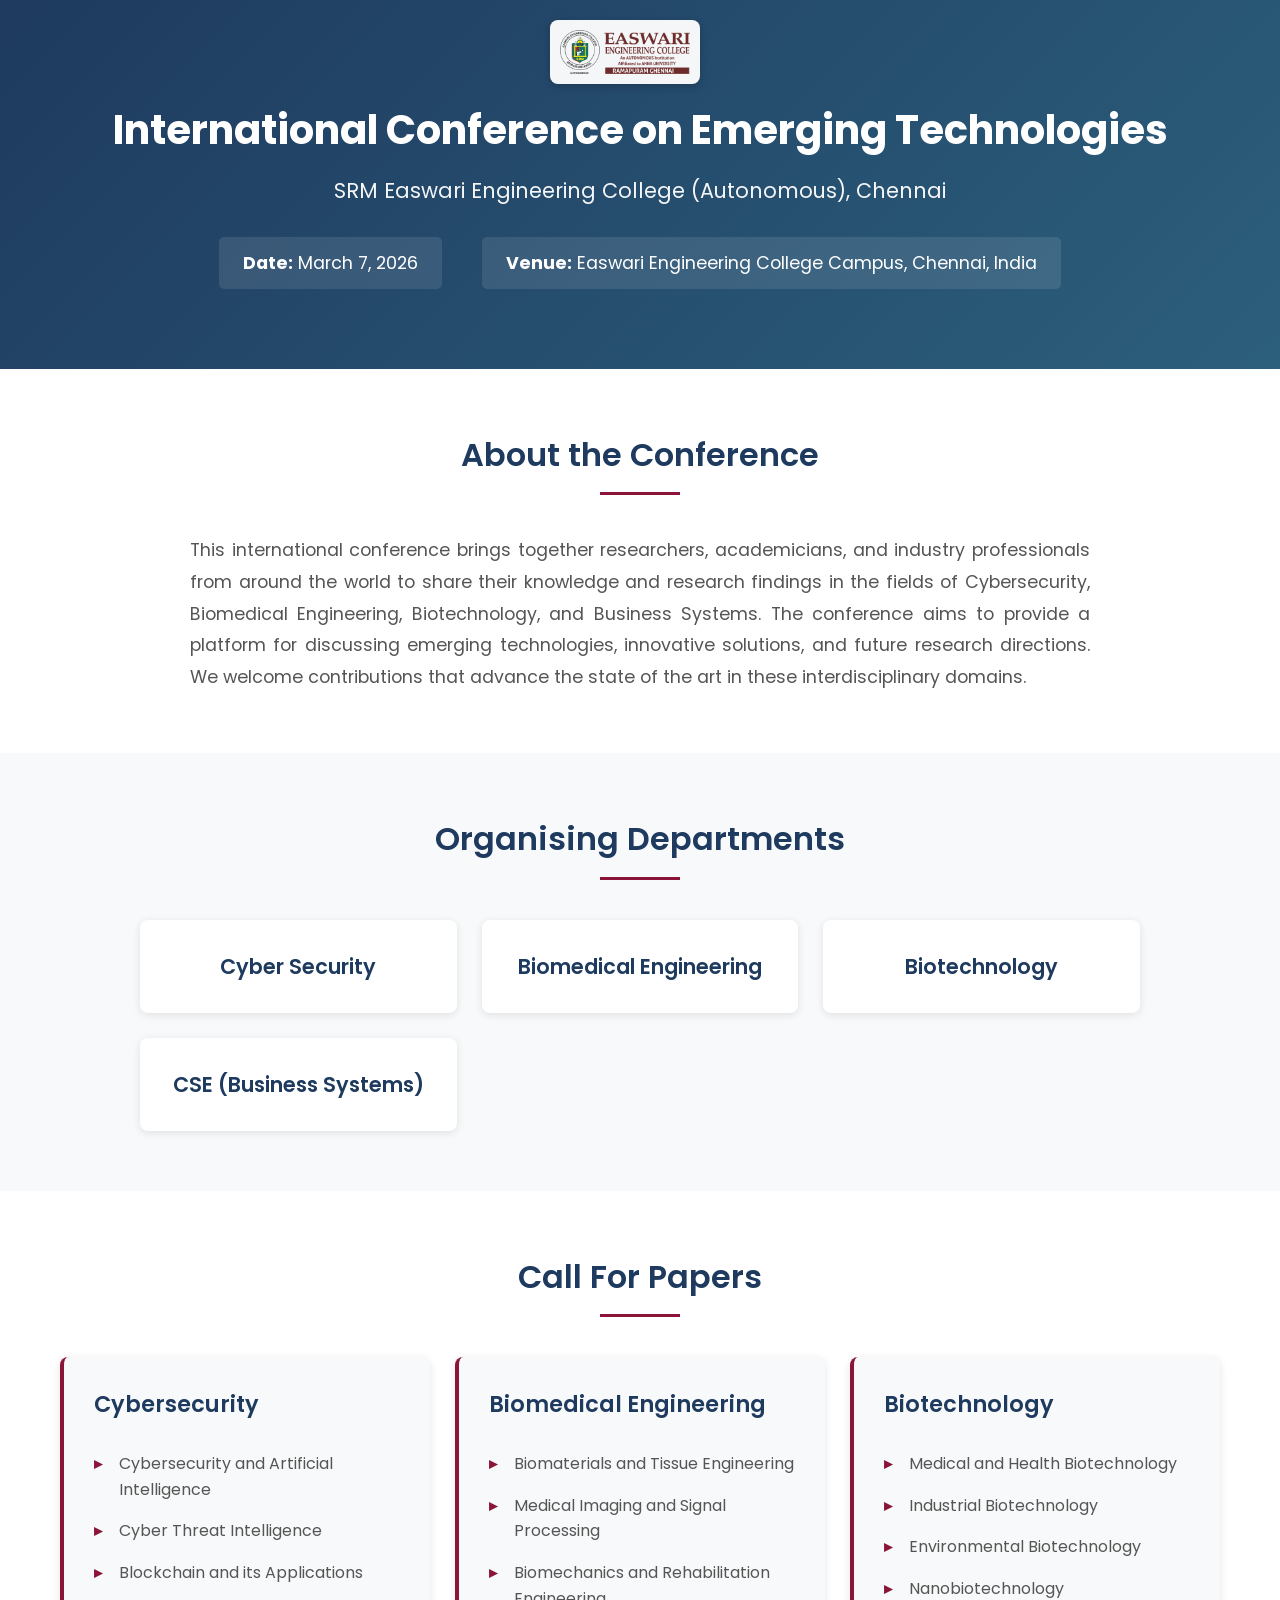
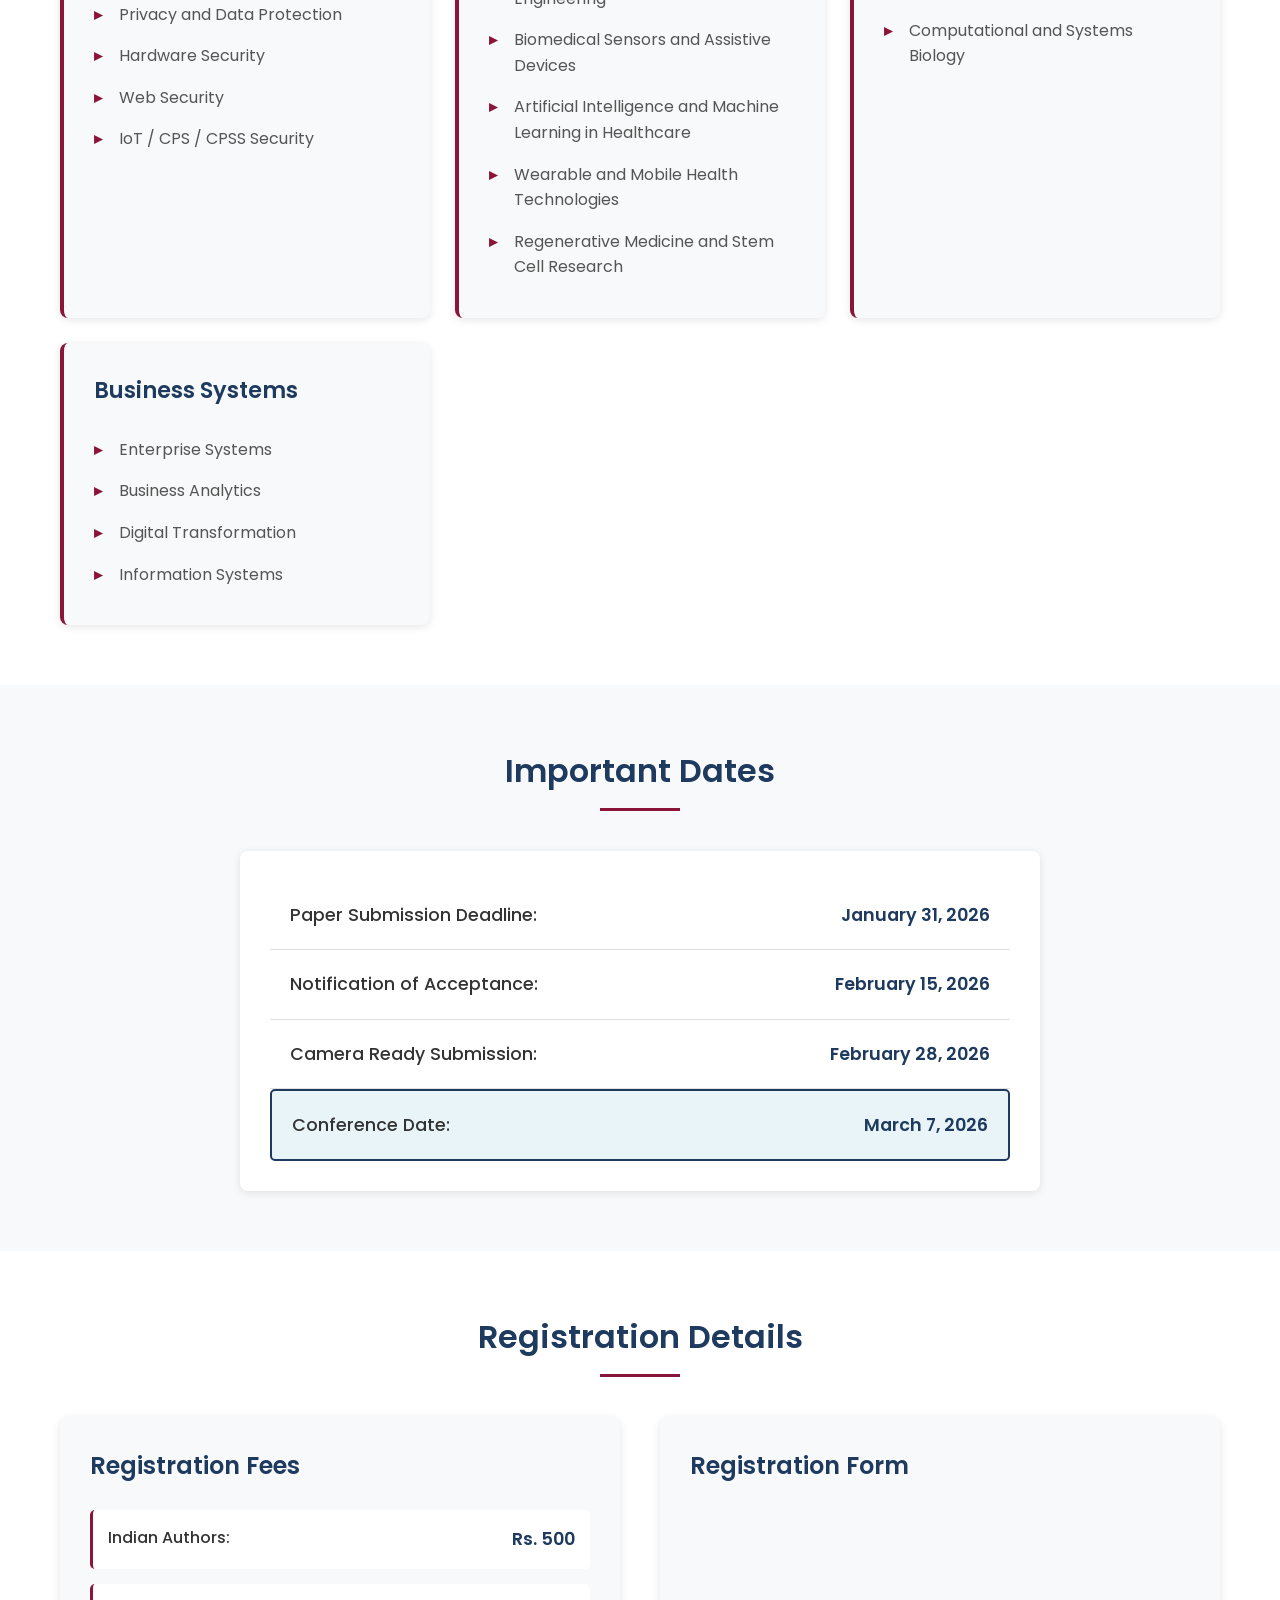
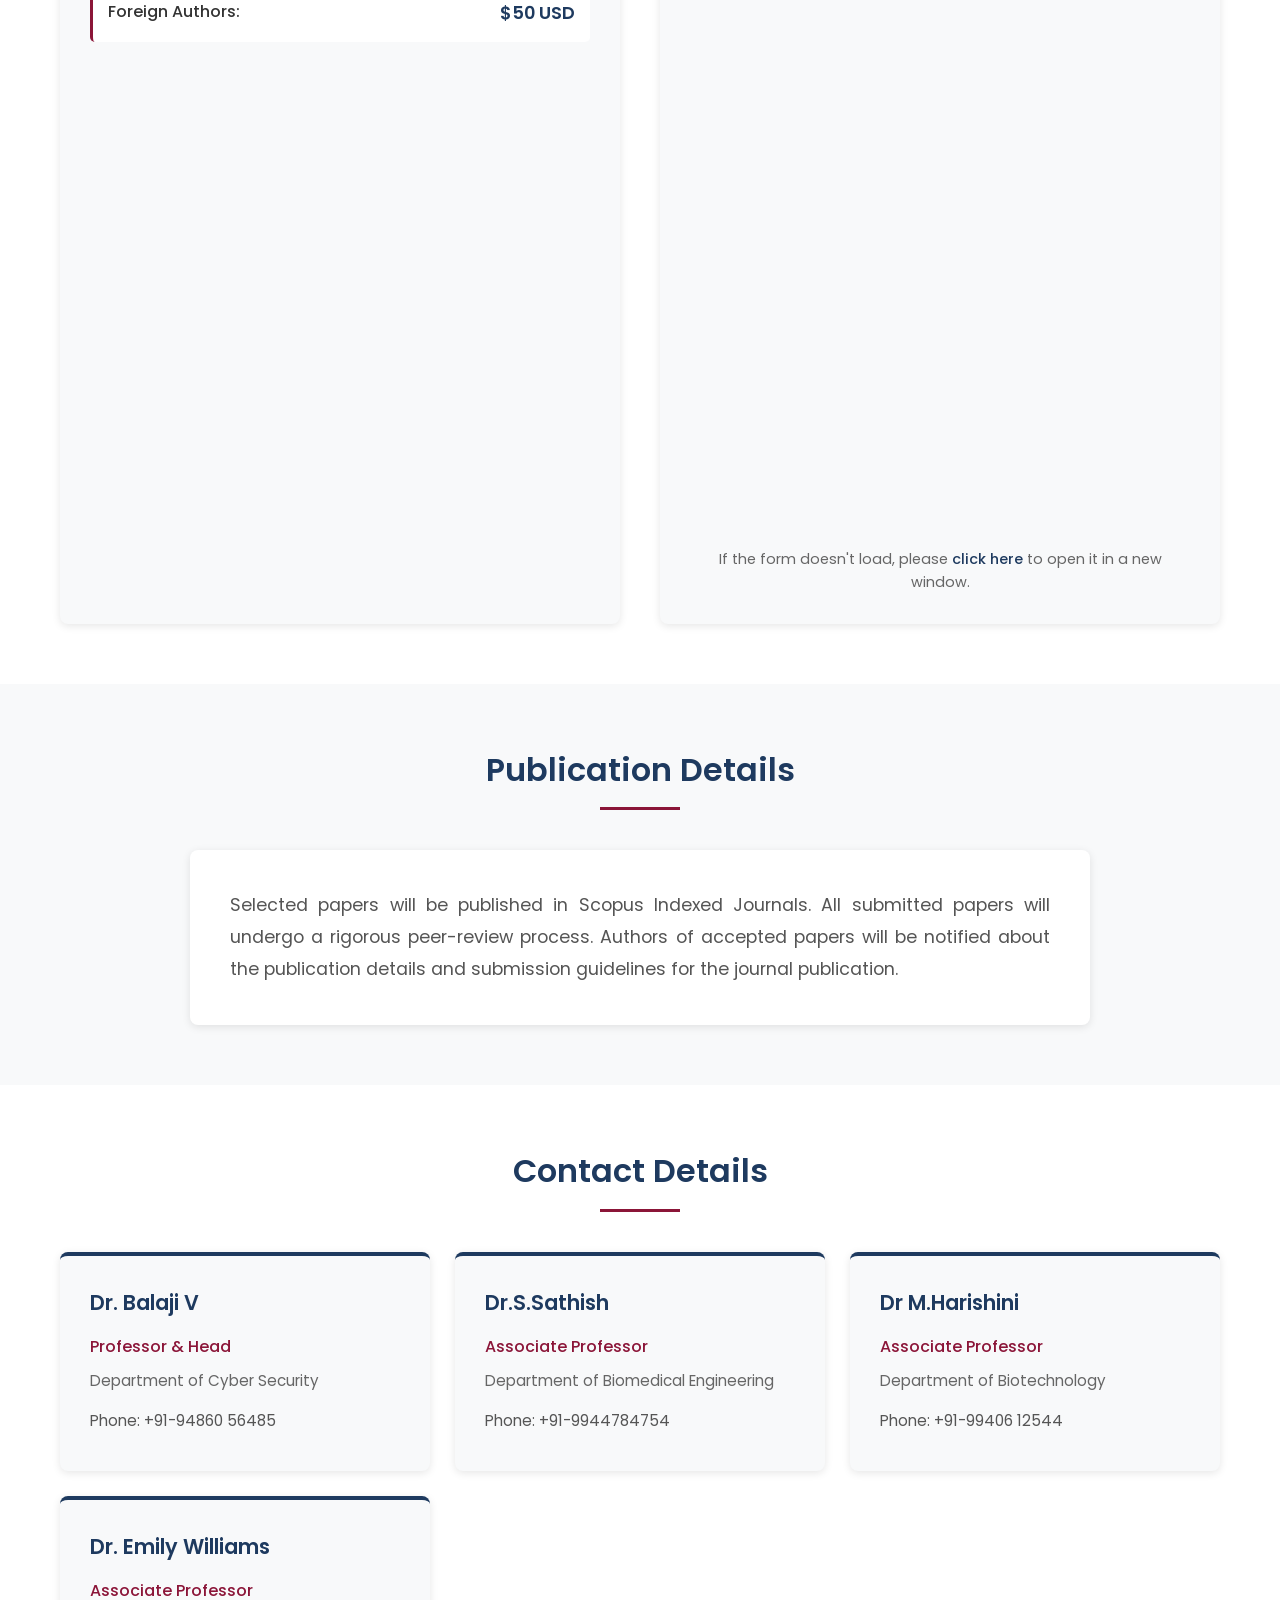
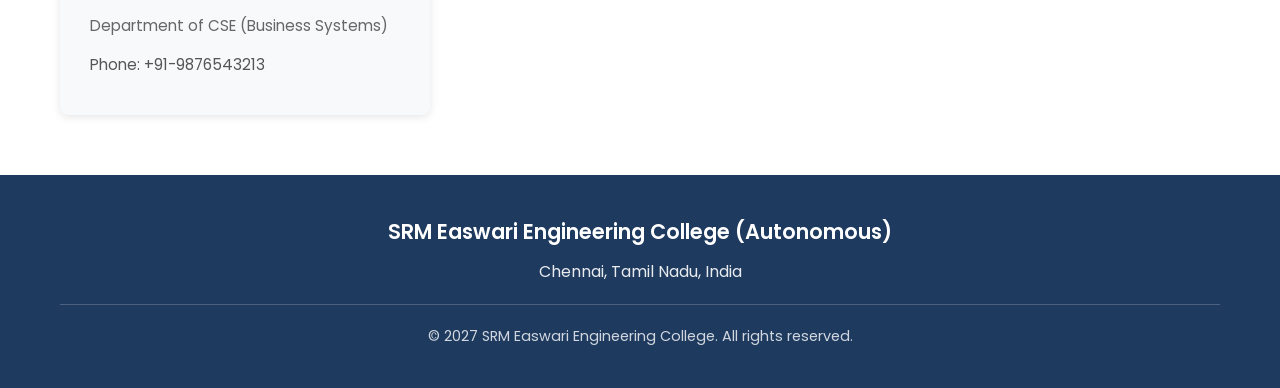
==== index.html @ e52c3ca9 "Add files via upload" ====
<!DOCTYPE html>
<html lang="en">
<head>
    <meta charset="UTF-8">
    <meta name="viewport" content="width=device-width, initial-scale=1.0">
    <title>International Conference - SRM Easwari Engineering College</title>
    <link rel="stylesheet" href="style.css">
    <link rel="preconnect" href="https://fonts.googleapis.com">
    <link rel="preconnect" href="https://fonts.gstatic.com" crossorigin>
    <link href="https://fonts.googleapis.com/css2?family=Poppins:wght@300;400;500;600;700&display=swap" rel="stylesheet">
</head>
<body>
    <!-- HERO SECTION -->
    <header class="hero">
        <div class="container">
            <!-- Replace "logo.png" with your actual logo file path -->
            <div class="logo-container">
                <img src="logo.png" alt="SRM Easwari Engineering College Logo" class="college-logo">
            </div>
            <br>
            <h1 class="hero-title">International Conference on Emerging Technologies</h1>
            <p class="college-name">SRM Easwari Engineering College (Autonomous), Chennai</p>
            <div class="hero-details">
                <p class="conference-date"><strong>Date:</strong> March 7, 2026</p>
                <p class="conference-venue"><strong>Venue:</strong> Easwari Engineering College Campus, Chennai, India</p>
            </div>
        </div>
    </header>

    <!-- ABOUT THE CONFERENCE -->
    <section class="about" id="about">
        <div class="container">
            <h2 class="section-title">About the Conference</h2>
            <p class="about-text">
                This international conference brings together researchers, academicians, and industry professionals 
                from around the world to share their knowledge and research findings in the fields of Cybersecurity, 
                Biomedical Engineering, Biotechnology, and Business Systems. The conference aims to provide a platform 
                for discussing emerging technologies, innovative solutions, and future research directions. We welcome 
                contributions that advance the state of the art in these interdisciplinary domains.
            </p>
        </div>
    </section>

    <!-- ORGANISING DEPARTMENTS -->
    <section class="departments" id="departments">
        <div class="container">
            <h2 class="section-title">Organising Departments</h2>
            <div class="departments-grid">
                <div class="department-card">
                    <h3>Cyber Security</h3>
                </div>
                <div class="department-card">
                    <h3>Biomedical Engineering</h3>
                </div>
                <div class="department-card">
                    <h3>Biotechnology</h3>
                </div>
                <div class="department-card">
                    <h3>CSE (Business Systems)</h3>
                </div>
            </div>
        </div>
    </section>

    <!-- CONFERENCE THEMES -->
    <section class="themes" id="themes">
        <div class="container">
            <h2 class="section-title">Call For Papers</h2>
            <div class="themes-grid">
                <div class="theme-card">
                    <h3>Cybersecurity</h3>
                    <ul>
                        <li>Cybersecurity and Artificial Intelligence</li>
                        <li>Cyber Threat Intelligence</li>
                        <li>Blockchain and its Applications</li>
                        <li>Privacy and Data Protection</li>
                        <li>Hardware Security</li>
                        <li>Web Security</li>
                        <li>IoT / CPS / CPSS Security</li>
                      </ul>
                      
                </div>
                <div class="theme-card">
                    <h3>Biomedical Engineering</h3>
                    <ul>
                        <li>Biomaterials and Tissue Engineering</li>
                        <li>Medical Imaging and Signal Processing</li>
                        <li>Biomechanics and Rehabilitation Engineering</li>
                        <li>Biomedical Sensors and Assistive Devices</li>
                        <li>Artificial Intelligence and Machine Learning in Healthcare</li>
                        <li>Wearable and Mobile Health Technologies</li>
                        <li>Regenerative Medicine and Stem Cell Research</li>
                      </ul>                      
                </div>
                <div class="theme-card">
                    <h3>Biotechnology</h3>
                    <ul>
                        <li>Medical and Health Biotechnology</li>
                        <li>Industrial Biotechnology</li>
                        <li>Environmental Biotechnology</li>
                        <li>Nanobiotechnology</li>
                        <li>Computational and Systems Biology</li>
                      </ul>
                      
                </div>
                <div class="theme-card">
                    <h3>Business Systems</h3>
                    <ul>
                        <li>Enterprise Systems</li>
                        <li>Business Analytics</li>
                        <li>Digital Transformation</li>
                        <li>Information Systems</li>
                    </ul>
                </div>
            </div>
        </div>
    </section>

    <!-- IMPORTANT DATES -->
    <section class="important-dates" id="dates">
        <div class="container">
            <h2 class="section-title">Important Dates</h2>
            <div class="dates-table">
                <div class="date-item">
                    <span class="date-label">Paper Submission Deadline:</span>
                    <span class="date-value">January 31, 2026</span>
                </div>
                <div class="date-item">
                    <span class="date-label">Notification of Acceptance:</span>
                    <span class="date-value">February 15, 2026</span>
                </div>
                <div class="date-item">
                    <span class="date-label">Camera Ready Submission:</span>
                    <span class="date-value">February 28, 2026</span>
                </div>
                <div class="date-item highlight">
                    <span class="date-label">Conference Date:</span>
                    <span class="date-value">March 7, 2026</span>
                </div>
            </div>
        </div>
    </section>

    <!-- REGISTRATION DETAILS -->
    <section class="registration" id="registration">
        <div class="container">
            <h2 class="section-title">Registration Details</h2>
            <div class="registration-content">
                <div class="registration-fees">
                    <h3>Registration Fees</h3>
                    <div class="fees-table">
                        <div class="fee-item">
                            <span class="fee-label">Indian Authors:</span>
                            <span class="fee-value">Rs. 500</span>
                        </div>
                        <div class="fee-item">
                            <span class="fee-label">Foreign Authors:</span>
                            <span class="fee-value">$50 USD</span>
                        </div>
                    </div>
                </div>
                <div class="registration-form">
                    <h3>Registration Form</h3>
                    <!-- Replace the src URL below with your actual Google Form embed URL -->
                    <!-- To get embed URL: Open your Google Form > Click Send > Click <> icon > Copy the iframe code -->
                    <iframe 
                        src="https://docs.google.com/forms/d/e/1FAIpQLSdExample/viewform?embedded=true" 
                        width="100%" 
                        height="600" 
                        frameborder="0" 
                        marginheight="0" 
                        marginwidth="0">
                        Loading…
                    </iframe>
                    <p class="form-note">
                        <!-- Replace the href below with your actual Google Form link -->
                        If the form doesn't load, please <a href="https://docs.google.com/forms/d/e/1FAIpQLSdExample/viewform" target="_blank">click here</a> to open it in a new window.
                    </p>
                </div>
            </div>
        </div>
    </section>

    <!-- PUBLICATION DETAILS -->
    <section class="publication" id="publication">
        <div class="container">
            <h2 class="section-title">Publication Details</h2>
            <div class="publication-content">
                <p class="publication-text">
                    Selected papers will be published in Scopus Indexed Journals. All submitted papers will undergo 
                    a rigorous peer-review process. Authors of accepted papers will be notified about the publication 
                    details and submission guidelines for the journal publication.
                </p>
            </div>
        </div>
    </section>

    <!-- CONTACT DETAILS -->
    <section class="contact" id="contact">
        <div class="container">
            <h2 class="section-title">Contact Details</h2>
            <div class="contact-grid">
                <div class="contact-card">
                    <h3>Dr. Balaji V</h3>
                    <p class="designation">Professor & Head</p>
                    <p class="department">Department of Cyber Security</p>
                    <p class="phone">Phone: +91-94860 56485</p>
                </div>
                <div class="contact-card">
                    <h3>Dr.S.Sathish</h3>
                    <p class="designation">Associate Professor</p>
                    <p class="department">Department of Biomedical Engineering</p>
                    <p class="phone">Phone: +91-9944784754</p>
                    
                </div>
                <div class="contact-card">
                    <h3>Dr M.Harishini</h3>
                    <p class="designation">Associate Professor</p>
                    <p class="department">Department of Biotechnology</p>
                    <p class="phone">Phone: +91-99406 12544</p>
                    
                </div>
                <div class="contact-card">
                    <h3>Dr. Emily Williams</h3>
                    <p class="designation">Associate Professor</p>
                    <p class="department">Department of CSE (Business Systems)</p>
                    <p class="phone">Phone: +91-9876543213</p>
                    
                </div>
            </div>
        </div>
    </section>

    <!-- FOOTER -->
    <footer class="footer">
        <div class="container">
            <div class="footer-content">
                <div class="footer-info">
                    <h3>SRM Easwari Engineering College (Autonomous)</h3>
                    <p>Chennai, Tamil Nadu, India</p>
                </div>
                <div class="footer-copyright">
                    <p>&copy; 2027 SRM Easwari Engineering College. All rights reserved.</p>
                </div>
            </div>
        </div>
    </footer>

    <script src="script.js"></script>
</body>
</html>
---- style.css ----
/* ============================================
   RESET & BASE STYLES
   ============================================ */

* {
    margin: 0;
    padding: 0;
    box-sizing: border-box;
}

body {
    font-family: 'Poppins', sans-serif;
    line-height: 1.6;
    color: #333;
    background-color: #f8f9fa;
}

.container {
    max-width: 1200px;
    margin: 0 auto;
    padding: 0 20px;
}

/* ============================================
   HERO SECTION
   ============================================ */

.hero {
    background: linear-gradient(135deg, #1e3a5f 0%, #2c5f7c 100%);
    color: white;
    padding: 80px 20px;
    text-align: center;
    position: relative;
}

.logo-container {
    position: absolute;
    top: 20px;
    left: 50%;
    transform: translateX(-60%);
    z-index: 10;
}

.college-logo {
    max-width: 150px;
    max-height: 120px;
    width: auto;
    height: auto;
    object-fit: contain;
    background-color: rgba(255, 255, 255, 0.95);
    padding: 10px;
    border-radius: 8px;
    box-shadow: 0 2px 8px rgba(0, 0, 0, 0.2);
}

.hero-title {
    font-size: 2.5rem;
    font-weight: 700;
    margin-bottom: 20px;
    line-height: 1.2;
}

.college-name {
    font-size: 1.3rem;
    font-weight: 400;
    margin-bottom: 30px;
    opacity: 0.95;
}

.hero-details {
    display: flex;
    justify-content: center;
    gap: 40px;
    flex-wrap: wrap;
    margin-top: 30px;
}

.hero-details p {
    font-size: 1.1rem;
    background: rgba(255, 255, 255, 0.1);
    padding: 12px 24px;
    border-radius: 5px;
}

/* ============================================
   SECTION STYLES
   ============================================ */

section {
    padding: 60px 20px;
}

.section-title {
    font-size: 2rem;
    font-weight: 600;
    color: #1e3a5f;
    text-align: center;
    margin-bottom: 40px;
    position: relative;
    padding-bottom: 15px;
}

.section-title::after {
    content: '';
    position: absolute;
    bottom: 0;
    left: 50%;
    transform: translateX(-50%);
    width: 80px;
    height: 3px;
    background-color: #8b1538;
}

/* ============================================
   ABOUT SECTION
   ============================================ */

.about {
    background-color: #ffffff;
}

.about-text {
    font-size: 1.1rem;
    line-height: 1.8;
    color: #555;
    text-align: justify;
    max-width: 900px;
    margin: 0 auto;
}

/* ============================================
   DEPARTMENTS SECTION
   ============================================ */

.departments {
    background-color: #f8f9fa;
}

.departments-grid {
    display: grid;
    grid-template-columns: repeat(auto-fit, minmax(250px, 1fr));
    gap: 25px;
    max-width: 1000px;
    margin: 0 auto;
}

.department-card {
    background-color: #ffffff;
    padding: 30px;
    border-radius: 8px;
    text-align: center;
    box-shadow: 0 2px 8px rgba(0, 0, 0, 0.1);
    transition: transform 0.3s ease, box-shadow 0.3s ease;
}

.department-card:hover {
    transform: translateY(-5px);
    box-shadow: 0 4px 12px rgba(0, 0, 0, 0.15);
}

.department-card h3 {
    font-size: 1.3rem;
    color: #1e3a5f;
    font-weight: 600;
}

/* ============================================
   THEMES SECTION
   ============================================ */

.themes {
    background-color: #ffffff;
}

.themes-grid {
    display: grid;
    grid-template-columns: repeat(auto-fit, minmax(280px, 1fr));
    gap: 25px;
    max-width: 1200px;
    margin: 0 auto;
}

.theme-card {
    background-color: #f8f9fa;
    padding: 30px;
    border-radius: 8px;
    border-left: 4px solid #8b1538;
    box-shadow: 0 2px 8px rgba(0, 0, 0, 0.1);
}

.theme-card h3 {
    font-size: 1.4rem;
    color: #1e3a5f;
    margin-bottom: 20px;
    font-weight: 600;
}

.theme-card ul {
    list-style: none;
    padding-left: 0;
}

.theme-card ul li {
    padding: 8px 0;
    padding-left: 25px;
    position: relative;
    color: #555;
}

.theme-card ul li::before {
    content: '▸';
    position: absolute;
    left: 0;
    color: #8b1538;
    font-weight: bold;
}

/* ============================================
   IMPORTANT DATES SECTION
   ============================================ */

.important-dates {
    background-color: #f8f9fa;
}

.dates-table {
    max-width: 800px;
    margin: 0 auto;
    background-color: #ffffff;
    border-radius: 8px;
    padding: 30px;
    box-shadow: 0 2px 8px rgba(0, 0, 0, 0.1);
}

.date-item {
    display: flex;
    justify-content: space-between;
    align-items: center;
    padding: 20px;
    border-bottom: 1px solid #e0e0e0;
    flex-wrap: wrap;
    gap: 10px;
}

.date-item:last-child {
    border-bottom: none;
}

.date-item.highlight {
    background-color: #e8f4f8;
    border-radius: 5px;
    border: 2px solid #1e3a5f;
}

.date-label {
    font-weight: 500;
    color: #333;
    font-size: 1.1rem;
}

.date-value {
    font-weight: 600;
    color: #1e3a5f;
    font-size: 1.1rem;
}

/* ============================================
   REGISTRATION SECTION
   ============================================ */

.registration {
    background-color: #ffffff;
}

.registration-content {
    display: grid;
    grid-template-columns: 1fr 1fr;
    gap: 40px;
    max-width: 1200px;
    margin: 0 auto;
}

.registration-fees {
    background-color: #f8f9fa;
    padding: 30px;
    border-radius: 8px;
    box-shadow: 0 2px 8px rgba(0, 0, 0, 0.1);
}

.registration-fees h3,
.registration-form h3 {
    font-size: 1.5rem;
    color: #1e3a5f;
    margin-bottom: 25px;
    font-weight: 600;
}

.fees-table {
    display: flex;
    flex-direction: column;
    gap: 15px;
}

.fee-item {
    display: flex;
    justify-content: space-between;
    padding: 15px;
    background-color: #ffffff;
    border-radius: 5px;
    border-left: 3px solid #8b1538;
}

.fee-label {
    font-weight: 500;
    color: #333;
}

.fee-value {
    font-weight: 600;
    color: #1e3a5f;
    font-size: 1.1rem;
}

.registration-form {
    background-color: #f8f9fa;
    padding: 30px;
    border-radius: 8px;
    box-shadow: 0 2px 8px rgba(0, 0, 0, 0.1);
}

.registration-form iframe {
    border-radius: 5px;
    margin-top: 15px;
}

.form-note {
    margin-top: 15px;
    font-size: 0.9rem;
    color: #666;
    text-align: center;
}

.form-note a {
    color: #1e3a5f;
    text-decoration: none;
    font-weight: 500;
}

.form-note a:hover {
    text-decoration: underline;
}

/* ============================================
   PUBLICATION SECTION
   ============================================ */

.publication {
    background-color: #f8f9fa;
}

.publication-content {
    max-width: 900px;
    margin: 0 auto;
    background-color: #ffffff;
    padding: 40px;
    border-radius: 8px;
    box-shadow: 0 2px 8px rgba(0, 0, 0, 0.1);
}

.publication-text {
    font-size: 1.1rem;
    line-height: 1.8;
    color: #555;
    text-align: justify;
}

/* ============================================
   CONTACT SECTION
   ============================================ */

.contact {
    background-color: #ffffff;
}

.contact-grid {
    display: grid;
    grid-template-columns: repeat(auto-fit, minmax(280px, 1fr));
    gap: 25px;
    max-width: 1200px;
    margin: 0 auto;
}

.contact-card {
    background-color: #f8f9fa;
    padding: 30px;
    border-radius: 8px;
    box-shadow: 0 2px 8px rgba(0, 0, 0, 0.1);
    border-top: 4px solid #1e3a5f;
}

.contact-card h3 {
    font-size: 1.3rem;
    color: #1e3a5f;
    margin-bottom: 15px;
    font-weight: 600;
}

.contact-card .designation {
    font-weight: 500;
    color: #8b1538;
    margin-bottom: 10px;
}

.contact-card .department {
    color: #666;
    margin-bottom: 15px;
    font-size: 0.95rem;
}

.contact-card .phone,
.contact-card .email {
    color: #555;
    margin-bottom: 8px;
    font-size: 0.95rem;
}

.contact-card .email {
    word-break: break-word;
}

/* ============================================
   FOOTER
   ============================================ */

.footer {
    background-color: #1e3a5f;
    color: white;
    padding: 40px 20px;
}

.footer-content {
    text-align: center;
}

.footer-info h3 {
    font-size: 1.3rem;
    margin-bottom: 10px;
    font-weight: 600;
}

.footer-info p {
    font-size: 1rem;
    opacity: 0.9;
    margin-bottom: 20px;
}

.footer-copyright {
    margin-top: 20px;
    padding-top: 20px;
    border-top: 1px solid rgba(255, 255, 255, 0.2);
}

.footer-copyright p {
    font-size: 0.9rem;
    opacity: 0.8;
}

/* ============================================
   RESPONSIVE DESIGN
   ============================================ */

/* Tablet */
@media (max-width: 968px) {
    .hero-title {
        font-size: 2rem;
    }
    
    .college-name {
        font-size: 1.1rem;
    }
    
    .hero-details {
        flex-direction: column;
        gap: 15px;
    }
    
    .registration-content {
        grid-template-columns: 1fr;
    }
    
    .section-title {
        font-size: 1.7rem;
    }
    
    .logo-container {
        top: 15px;
        left: 15px;
    }
    
    .college-logo {
        max-width: 120px;
        max-height: 100px;
        padding: 8px;
    }
}

/* Mobile */
@media (max-width: 768px) {
    .hero {
        padding: 80px 20px 40px 20px;
    }
    
    /* Logo - Mobile: Centered with proper spacing */
    .logo-container {
        position: absolute;
        top: 20px;
        left: 50%;
        transform: translateX(-50%);
        text-align: center;
        margin-bottom: 0;
    }
    
    .college-logo {
        max-width: 100px;
        max-height: 80px;
        padding: 6px;
    }
    
    .hero-title {
        font-size: 1.7rem;
        margin-top: 30px;
    }
    
    .college-name {
        font-size: 1rem;
    }
    
    .hero-details p {
        font-size: 0.95rem;
        padding: 10px 20px;
    }
    
    section {
        padding: 40px 20px;
    }
    
    .section-title {
        font-size: 1.5rem;
    }
    
    .about-text,
    .publication-text {
        font-size: 1rem;
        text-align: left;
    }
    
    /* Organising Departments - Mobile: 2×2 grid */
    .departments-grid {
        grid-template-columns: 1fr 1fr;
        gap: 15px;
    }
    
    .department-card {
        padding: 20px;
    }
    
    .department-card h3 {
        font-size: 1.1rem;
    }
    
    .themes-grid {
        grid-template-columns: 1fr;
    }
    
    .date-item {
        flex-direction: column;
        align-items: flex-start;
    }
    
    .date-label,
    .date-value {
        font-size: 1rem;
    }
    
    /* Registration Fees - Mobile: Side by side (2 columns) */
    .fees-table {
        display: grid;
        grid-template-columns: 1fr 1fr;
        gap: 12px;
    }
    
    .fee-item {
        flex-direction: column;
        gap: 8px;
        align-items: flex-start;
        padding: 12px;
        text-align: left;
    }
    
    .fee-label {
        font-size: 0.9rem;
    }
    
    .fee-value {
        font-size: 1rem;
    }
    
    /* Contact Details - Mobile: 2×2 grid */
    .contact-grid {
        grid-template-columns: 1fr 1fr;
        gap: 15px;
    }
    
    .contact-card {
        padding: 20px;
    }
    
    .contact-card h3 {
        font-size: 1.1rem;
        margin-bottom: 10px;
    }
    
    .contact-card .designation {
        font-size: 0.9rem;
        margin-bottom: 8px;
    }
    
    .contact-card .department {
        font-size: 0.85rem;
        margin-bottom: 10px;
    }
    
    .contact-card .phone,
    .contact-card .email {
        font-size: 0.85rem;
        margin-bottom: 5px;
    }
    
    .registration-form iframe {
        height: 500px;
    }
}

/* Small Mobile */
@media (max-width: 480px) {
    .college-logo {
        max-width: 80px;
        max-height: 65px;
        padding: 5px;
    }
    
    .hero-title {
        font-size: 1.4rem;
    }
    
    .college-name {
        font-size: 0.9rem;
    }
    
    .section-title {
        font-size: 1.3rem;
    }
    
    .dates-table,
    .publication-content {
        padding: 20px;
    }
    
    .registration-fees,
    .registration-form {
        padding: 20px;
    }
}
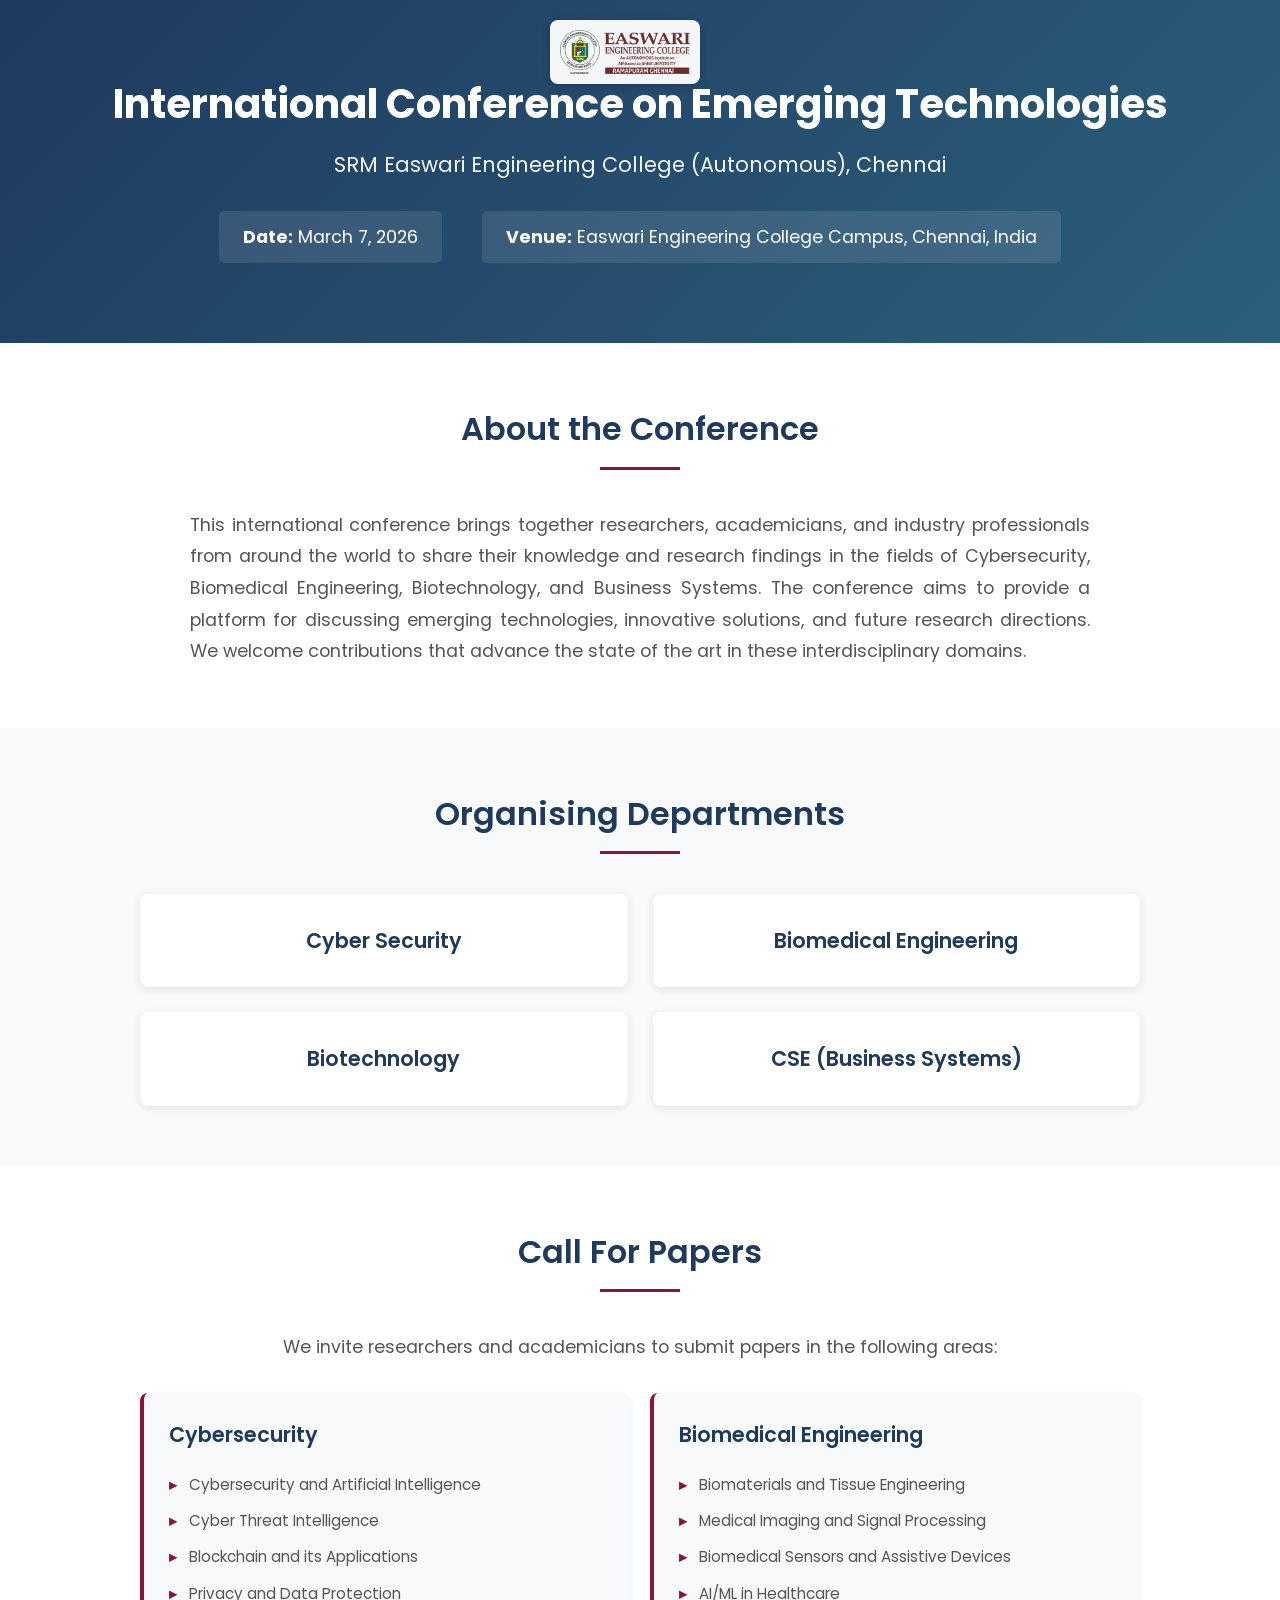
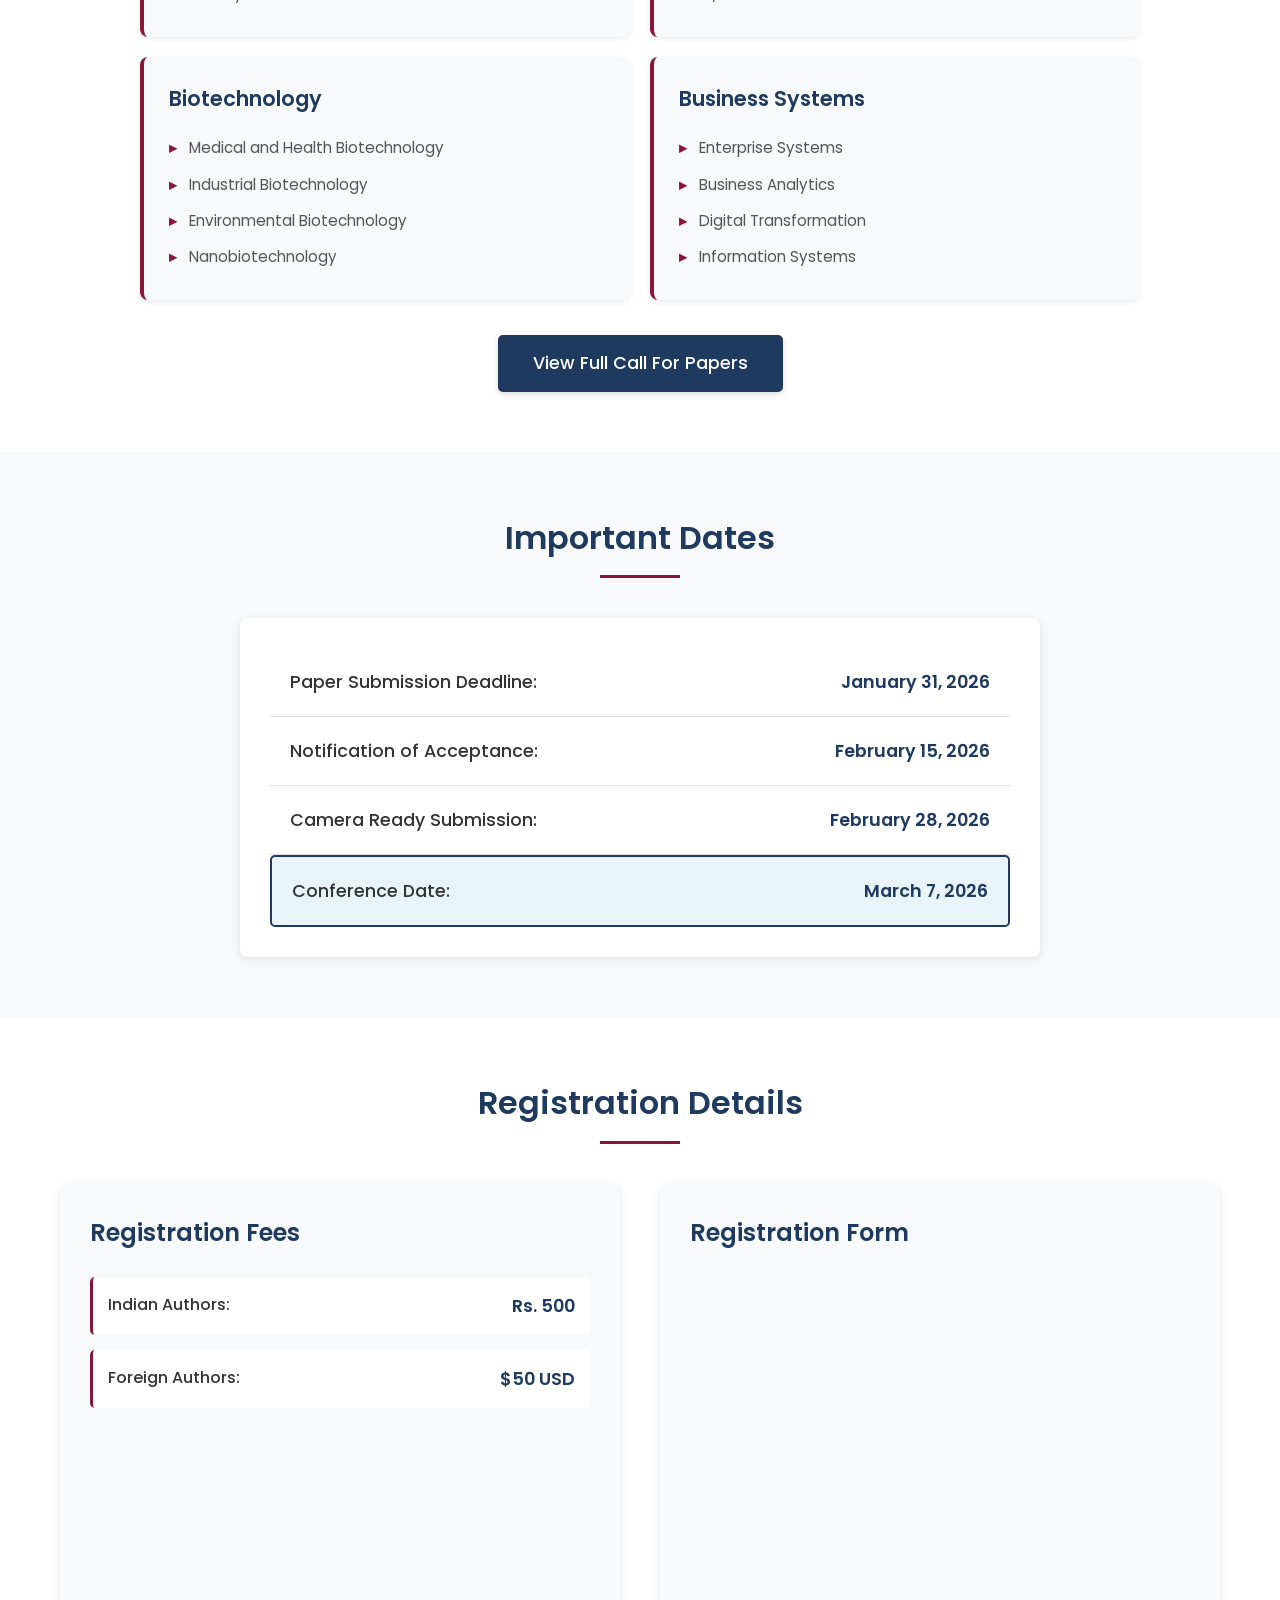
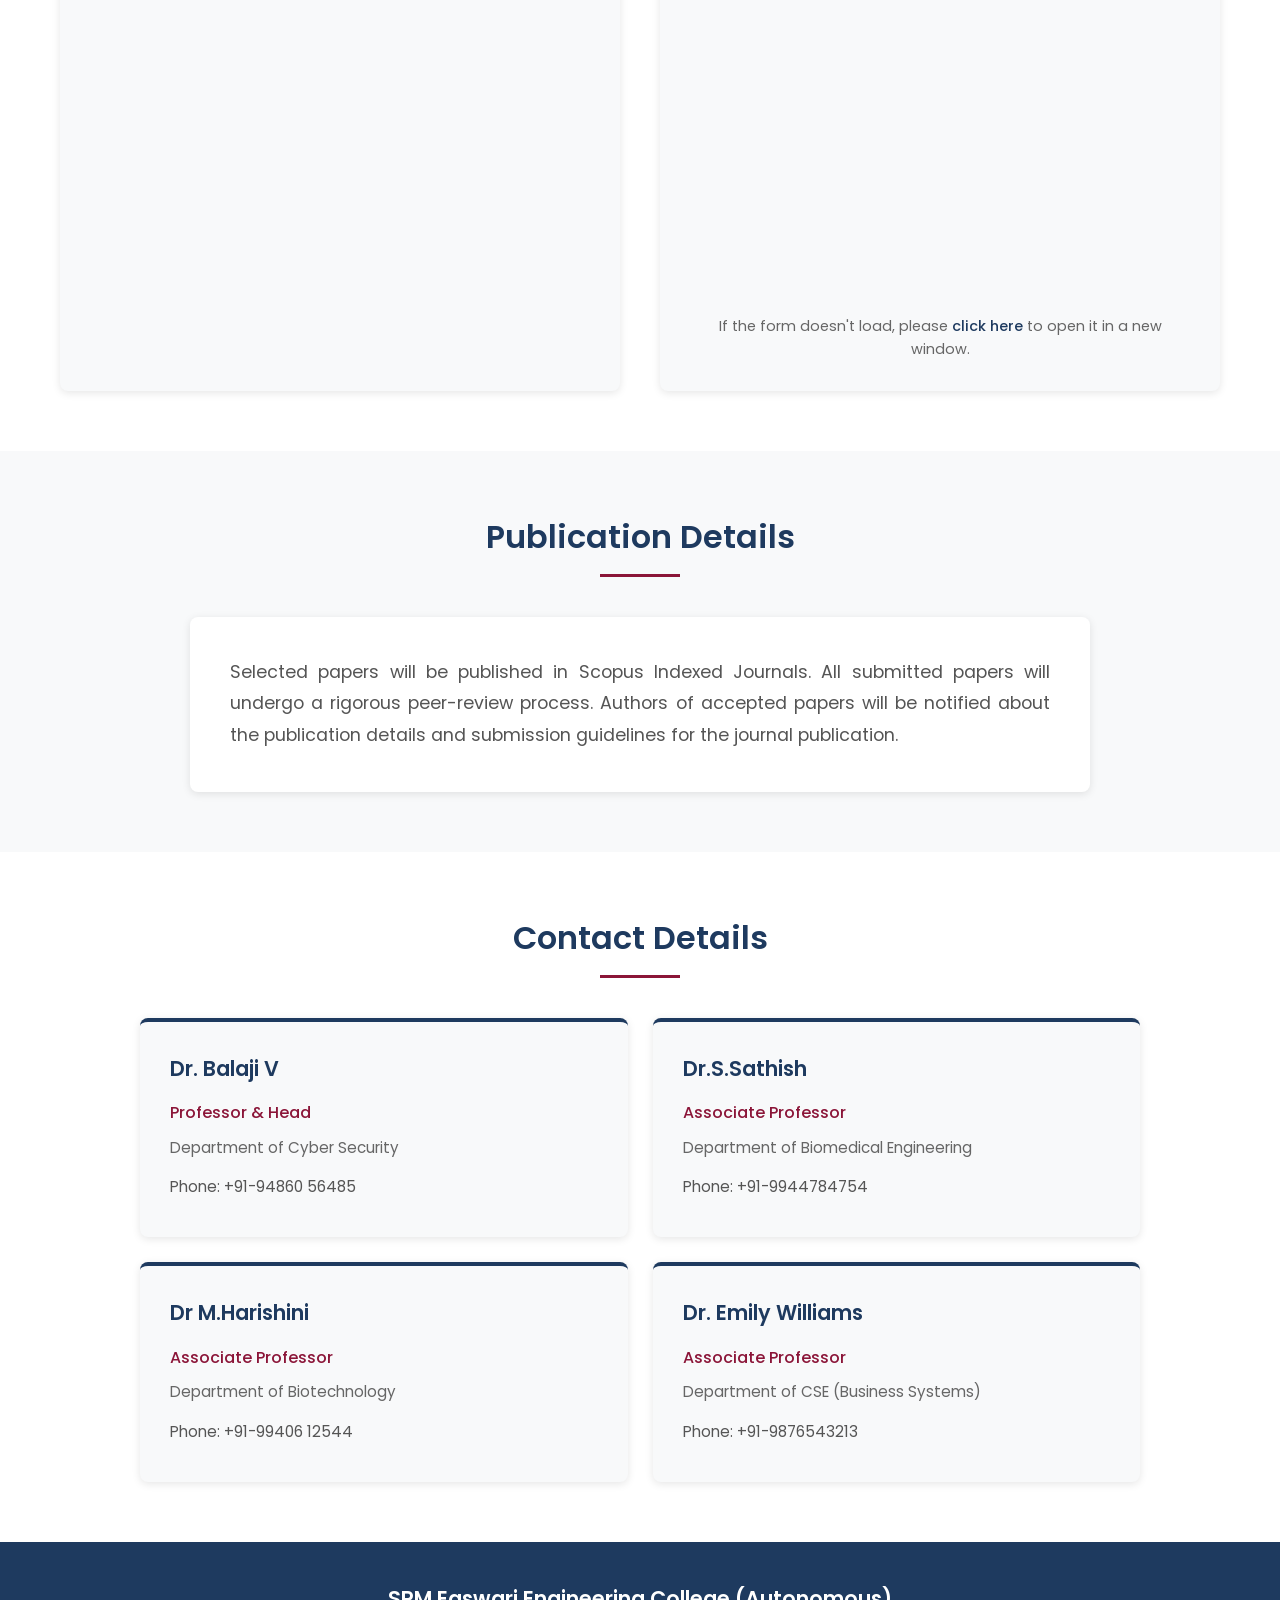
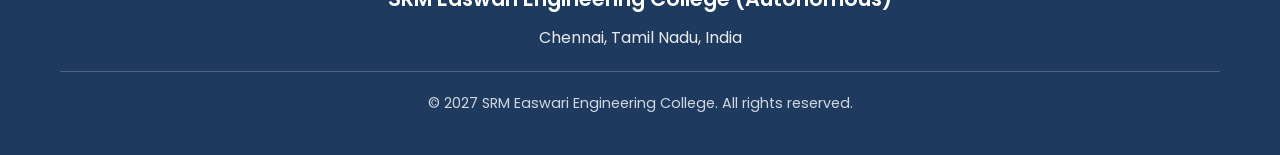
==== commit da7205ba: "Add files via upload" ====
--- a/index.html
+++ b/index.html
@@ -17,7 +17,6 @@
             <div class="logo-container">
                 <img src="logo.png" alt="SRM Easwari Engineering College Logo" class="college-logo">
             </div>
-            <br>
             <h1 class="hero-title">International Conference on Emerging Technologies</h1>
             <p class="college-name">SRM Easwari Engineering College (Autonomous), Chennai</p>
             <div class="hero-details">
@@ -66,51 +65,48 @@
     <section class="themes" id="themes">
         <div class="container">
             <h2 class="section-title">Call For Papers</h2>
-            <div class="themes-grid">
-                <div class="theme-card">
-                    <h3>Cybersecurity</h3>
-                    <ul>
-                        <li>Cybersecurity and Artificial Intelligence</li>
-                        <li>Cyber Threat Intelligence</li>
-                        <li>Blockchain and its Applications</li>
-                        <li>Privacy and Data Protection</li>
-                        <li>Hardware Security</li>
-                        <li>Web Security</li>
-                        <li>IoT / CPS / CPSS Security</li>
-                      </ul>
-                      
-                </div>
-                <div class="theme-card">
-                    <h3>Biomedical Engineering</h3>
-                    <ul>
-                        <li>Biomaterials and Tissue Engineering</li>
-                        <li>Medical Imaging and Signal Processing</li>
-                        <li>Biomechanics and Rehabilitation Engineering</li>
-                        <li>Biomedical Sensors and Assistive Devices</li>
-                        <li>Artificial Intelligence and Machine Learning in Healthcare</li>
-                        <li>Wearable and Mobile Health Technologies</li>
-                        <li>Regenerative Medicine and Stem Cell Research</li>
-                      </ul>                      
-                </div>
-                <div class="theme-card">
-                    <h3>Biotechnology</h3>
-                    <ul>
-                        <li>Medical and Health Biotechnology</li>
-                        <li>Industrial Biotechnology</li>
-                        <li>Environmental Biotechnology</li>
-                        <li>Nanobiotechnology</li>
-                        <li>Computational and Systems Biology</li>
-                      </ul>
-                      
-                </div>
-                <div class="theme-card">
-                    <h3>Business Systems</h3>
-                    <ul>
-                        <li>Enterprise Systems</li>
-                        <li>Business Analytics</li>
-                        <li>Digital Transformation</li>
-                        <li>Information Systems</li>
-                    </ul>
+            <div class="themes-preview">
+                <p class="themes-intro">We invite researchers and academicians to submit papers in the following areas:</p>
+                <div class="themes-preview-grid">
+                    <div class="theme-preview-card">
+                        <h3>Cybersecurity</h3>
+                        <ul>
+                            <li>Cybersecurity and Artificial Intelligence</li>
+                            <li>Cyber Threat Intelligence</li>
+                            <li>Blockchain and its Applications</li>
+                            <li>Privacy and Data Protection</li>
+                        </ul>
+                    </div>
+                    <div class="theme-preview-card">
+                        <h3>Biomedical Engineering</h3>
+                        <ul>
+                            <li>Biomaterials and Tissue Engineering</li>
+                            <li>Medical Imaging and Signal Processing</li>
+                            <li>Biomedical Sensors and Assistive Devices</li>
+                            <li>AI/ML in Healthcare</li>
+                        </ul>
+                    </div>
+                    <div class="theme-preview-card">
+                        <h3>Biotechnology</h3>
+                        <ul>
+                            <li>Medical and Health Biotechnology</li>
+                            <li>Industrial Biotechnology</li>
+                            <li>Environmental Biotechnology</li>
+                            <li>Nanobiotechnology</li>
+                        </ul>
+                    </div>
+                    <div class="theme-preview-card">
+                        <h3>Business Systems</h3>
+                        <ul>
+                            <li>Enterprise Systems</li>
+                            <li>Business Analytics</li>
+                            <li>Digital Transformation</li>
+                            <li>Information Systems</li>
+                        </ul>
+                    </div>
+                </div>
+                <div class="themes-button-container">
+                    <a href="call-for-papers.html" class="btn-view-full">View Full Call For Papers</a>
                 </div>
             </div>
         </div>
--- a/style.css
+++ b/style.css
@@ -138,7 +138,7 @@
 
 .departments-grid {
     display: grid;
-    grid-template-columns: repeat(auto-fit, minmax(250px, 1fr));
+    grid-template-columns: repeat(2, 1fr);
     gap: 25px;
     max-width: 1000px;
     margin: 0 auto;
@@ -165,16 +165,97 @@
 }
 
 /* ============================================
-   THEMES SECTION
+   THEMES SECTION (Call For Papers Preview)
    ============================================ */
 
 .themes {
     background-color: #ffffff;
 }
 
+.themes-preview {
+    max-width: 1000px;
+    margin: 0 auto;
+}
+
+.themes-intro {
+    font-size: 1.1rem;
+    color: #555;
+    text-align: center;
+    margin-bottom: 30px;
+    line-height: 1.8;
+}
+
+.themes-preview-grid {
+    display: grid;
+    grid-template-columns: repeat(2, 1fr);
+    gap: 20px;
+    margin-bottom: 35px;
+}
+
+.theme-preview-card {
+    background-color: #f8f9fa;
+    padding: 25px;
+    border-radius: 8px;
+    border-left: 4px solid #8b1538;
+    box-shadow: 0 2px 6px rgba(0, 0, 0, 0.08);
+}
+
+.theme-preview-card h3 {
+    font-size: 1.3rem;
+    color: #1e3a5f;
+    margin-bottom: 15px;
+    font-weight: 600;
+}
+
+.theme-preview-card ul {
+    list-style: none;
+    padding-left: 0;
+}
+
+.theme-preview-card ul li {
+    padding: 6px 0;
+    padding-left: 20px;
+    position: relative;
+    color: #555;
+    font-size: 0.95rem;
+}
+
+.theme-preview-card ul li::before {
+    content: '▸';
+    position: absolute;
+    left: 0;
+    color: #8b1538;
+    font-weight: bold;
+}
+
+.themes-button-container {
+    text-align: center;
+    margin-top: 30px;
+}
+
+.btn-view-full {
+    display: inline-block;
+    padding: 14px 35px;
+    background-color: #1e3a5f;
+    color: white;
+    text-decoration: none;
+    border-radius: 5px;
+    font-weight: 500;
+    font-size: 1.1rem;
+    transition: background-color 0.3s ease, transform 0.2s ease;
+    box-shadow: 0 2px 6px rgba(0, 0, 0, 0.15);
+}
+
+.btn-view-full:hover {
+    background-color: #2c5f7c;
+    transform: translateY(-2px);
+    box-shadow: 0 4px 10px rgba(0, 0, 0, 0.2);
+}
+
+/* Full Call For Papers page styles */
 .themes-grid {
     display: grid;
-    grid-template-columns: repeat(auto-fit, minmax(280px, 1fr));
+    grid-template-columns: repeat(2, 1fr);
     gap: 25px;
     max-width: 1200px;
     margin: 0 auto;
@@ -213,6 +294,24 @@
     left: 0;
     color: #8b1538;
     font-weight: bold;
+}
+
+.back-to-home {
+    display: inline-block;
+    margin-top: 20px;
+    padding: 10px 25px;
+    background-color: #f8f9fa;
+    color: #1e3a5f;
+    text-decoration: none;
+    border-radius: 5px;
+    font-weight: 500;
+    border: 2px solid #1e3a5f;
+    transition: all 0.3s ease;
+}
+
+.back-to-home:hover {
+    background-color: #1e3a5f;
+    color: white;
 }
 
 /* ============================================
@@ -384,9 +483,9 @@
 
 .contact-grid {
     display: grid;
-    grid-template-columns: repeat(auto-fit, minmax(280px, 1fr));
+    grid-template-columns: repeat(2, 1fr);
     gap: 25px;
-    max-width: 1200px;
+    max-width: 1000px;
     margin: 0 auto;
 }
 
@@ -510,25 +609,26 @@
         padding: 80px 20px 40px 20px;
     }
     
-    /* Logo - Mobile: Centered with proper spacing */
+    /* Logo - Mobile: Centered with proper spacing, no gap */
     .logo-container {
-        position: absolute;
-        top: 20px;
-        left: 50%;
-        transform: translateX(-50%);
+        position: relative;
+        top: 0;
+        left: 0;
+        transform: none;
         text-align: center;
-        margin-bottom: 0;
+        margin-bottom: 15px;
+        padding-top: 10px;
     }
     
     .college-logo {
-        max-width: 100px;
-        max-height: 80px;
-        padding: 6px;
+        max-width: 120px;
+        max-height: 95px;
+        padding: 8px;
     }
     
     .hero-title {
         font-size: 1.7rem;
-        margin-top: 30px;
+        margin-top: 0;
     }
     
     .college-name {
@@ -568,8 +668,17 @@
         font-size: 1.1rem;
     }
     
+    .themes-preview-grid {
+        grid-template-columns: 1fr;
+    }
+    
     .themes-grid {
         grid-template-columns: 1fr;
+    }
+    
+    .btn-view-full {
+        padding: 12px 28px;
+        font-size: 1rem;
     }
     
     .date-item {
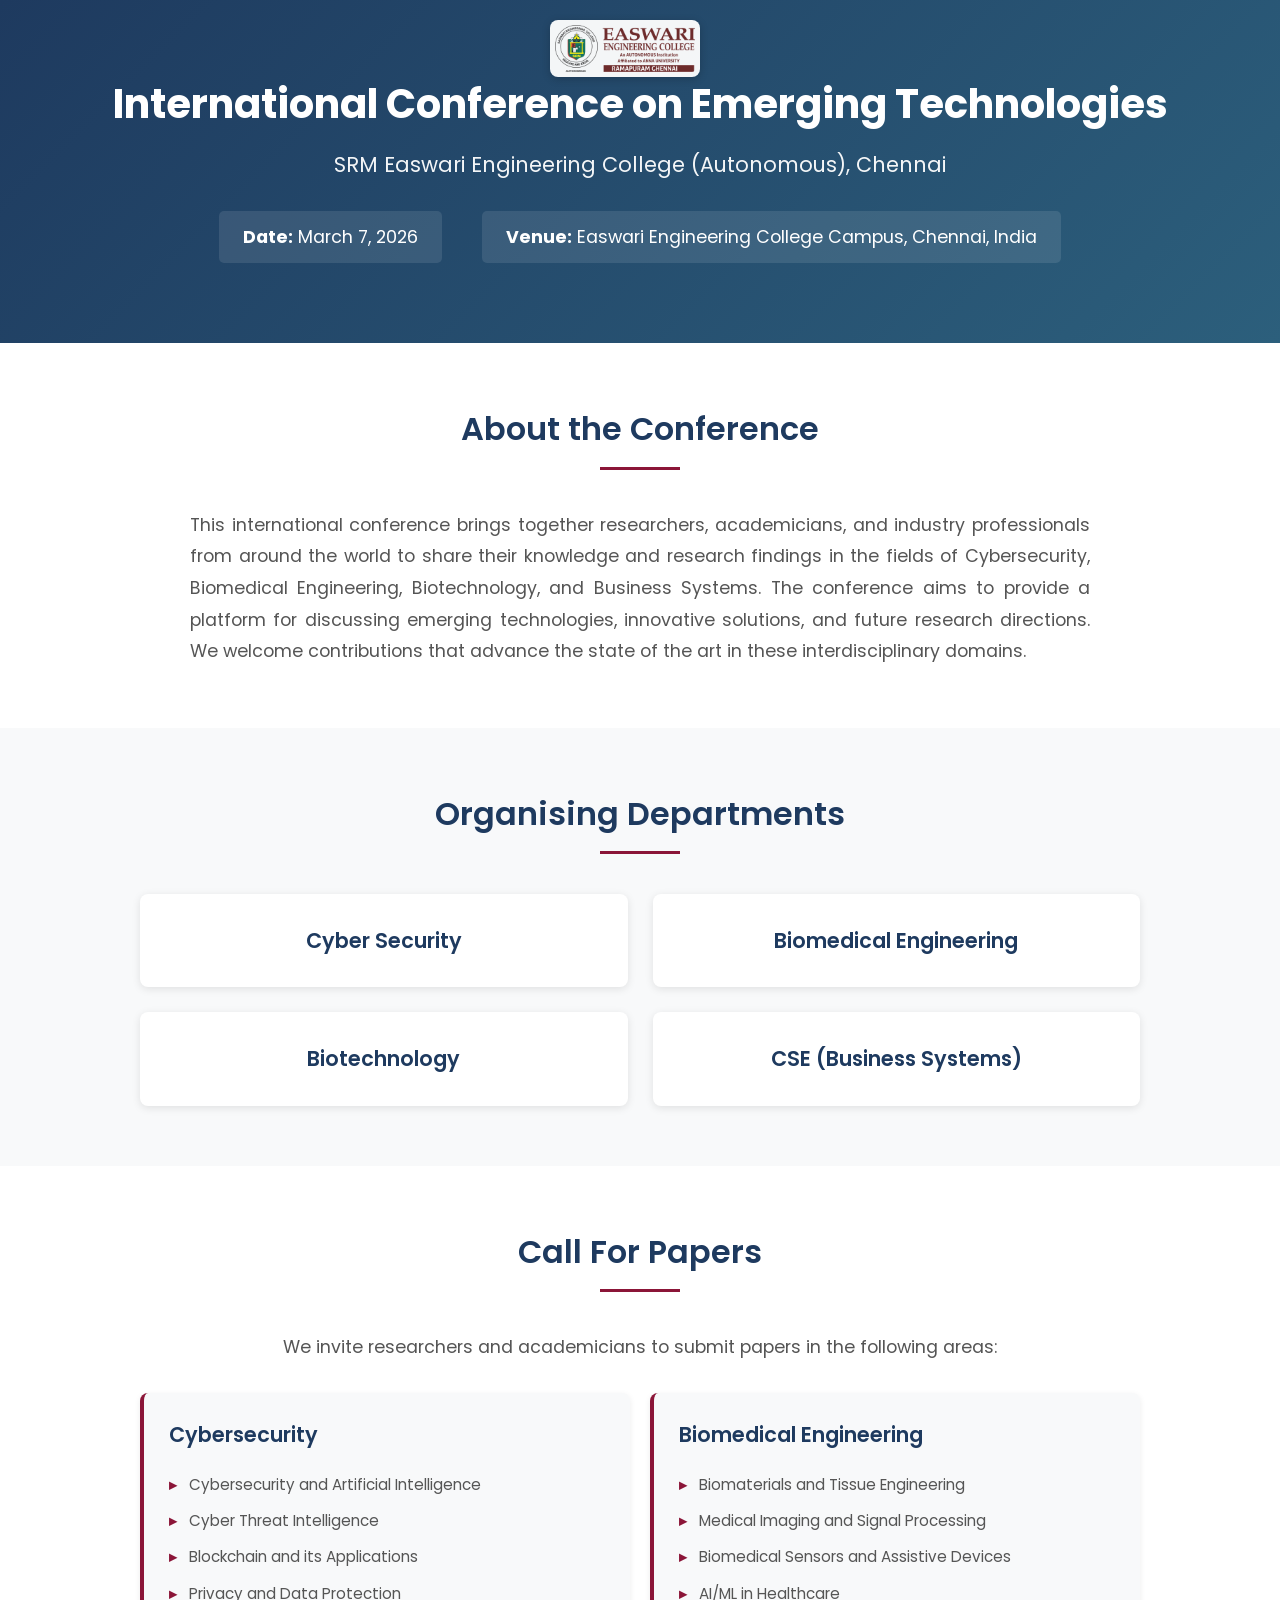
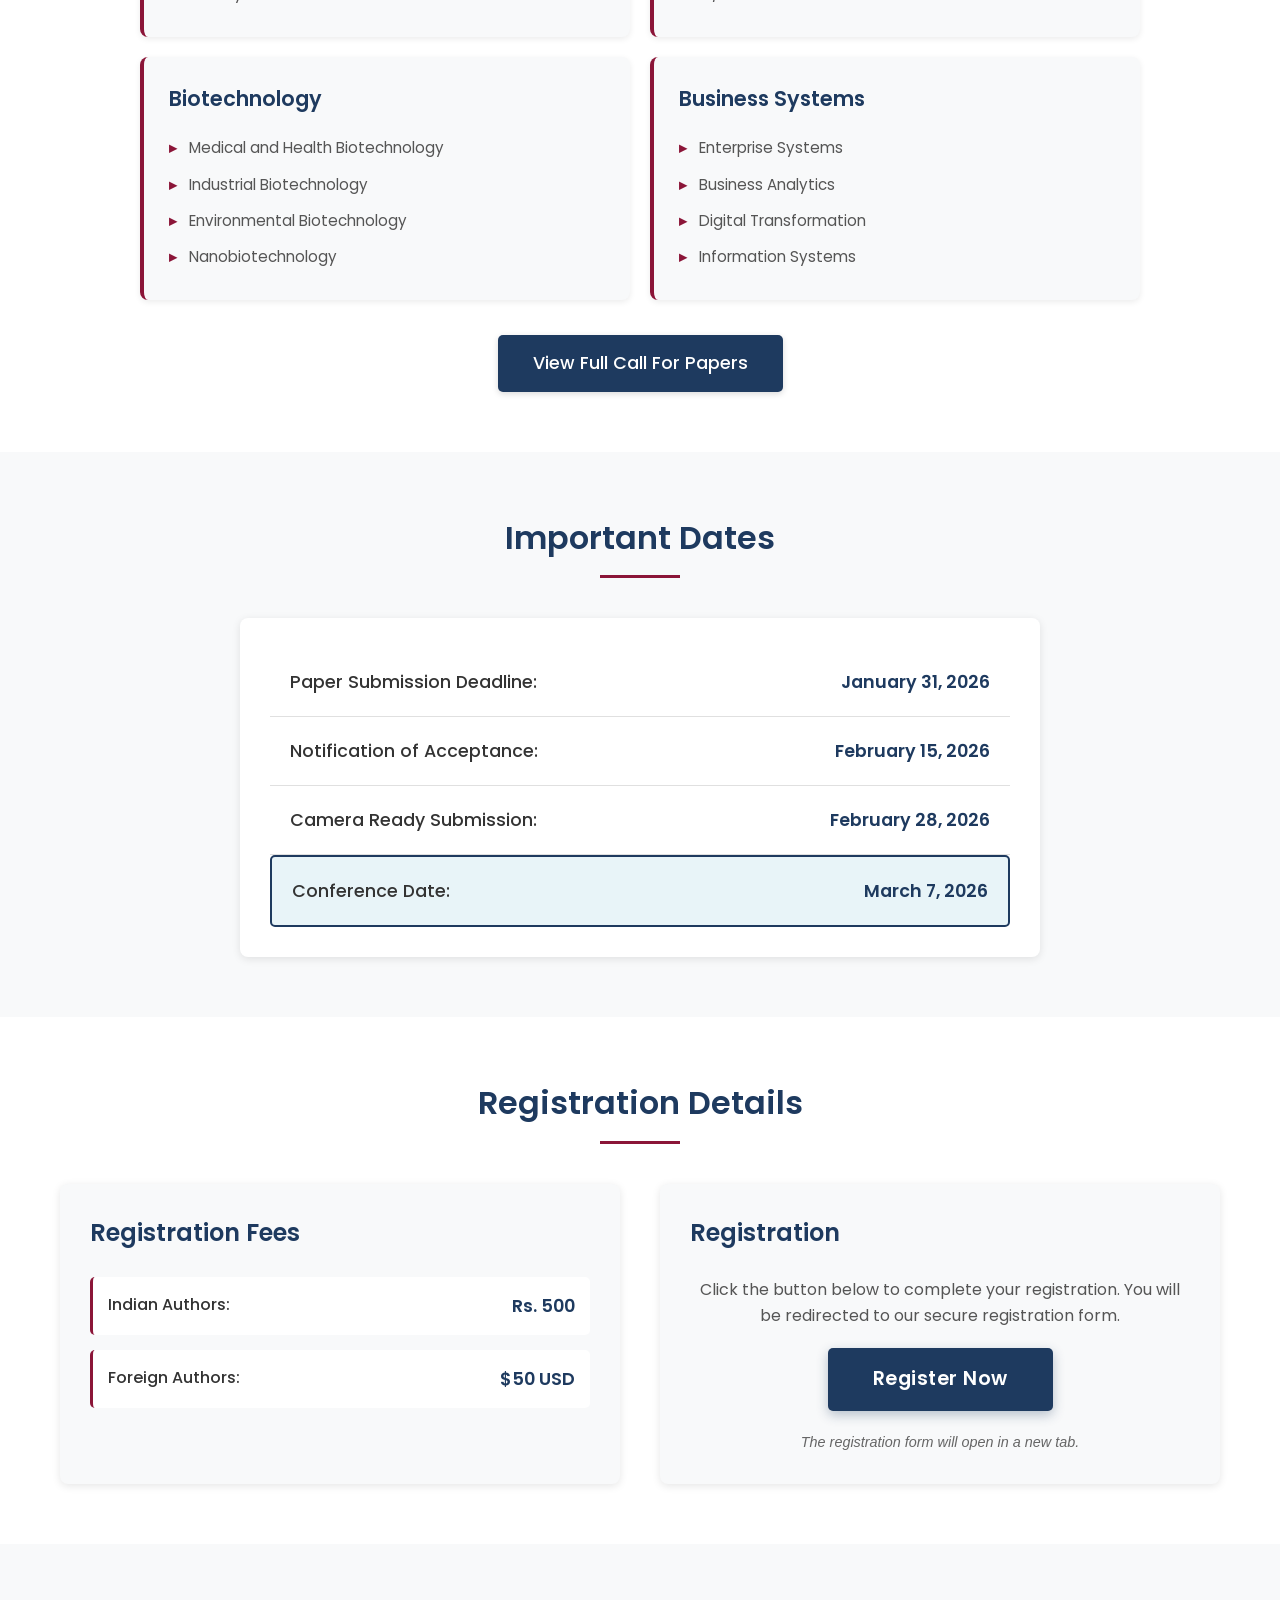
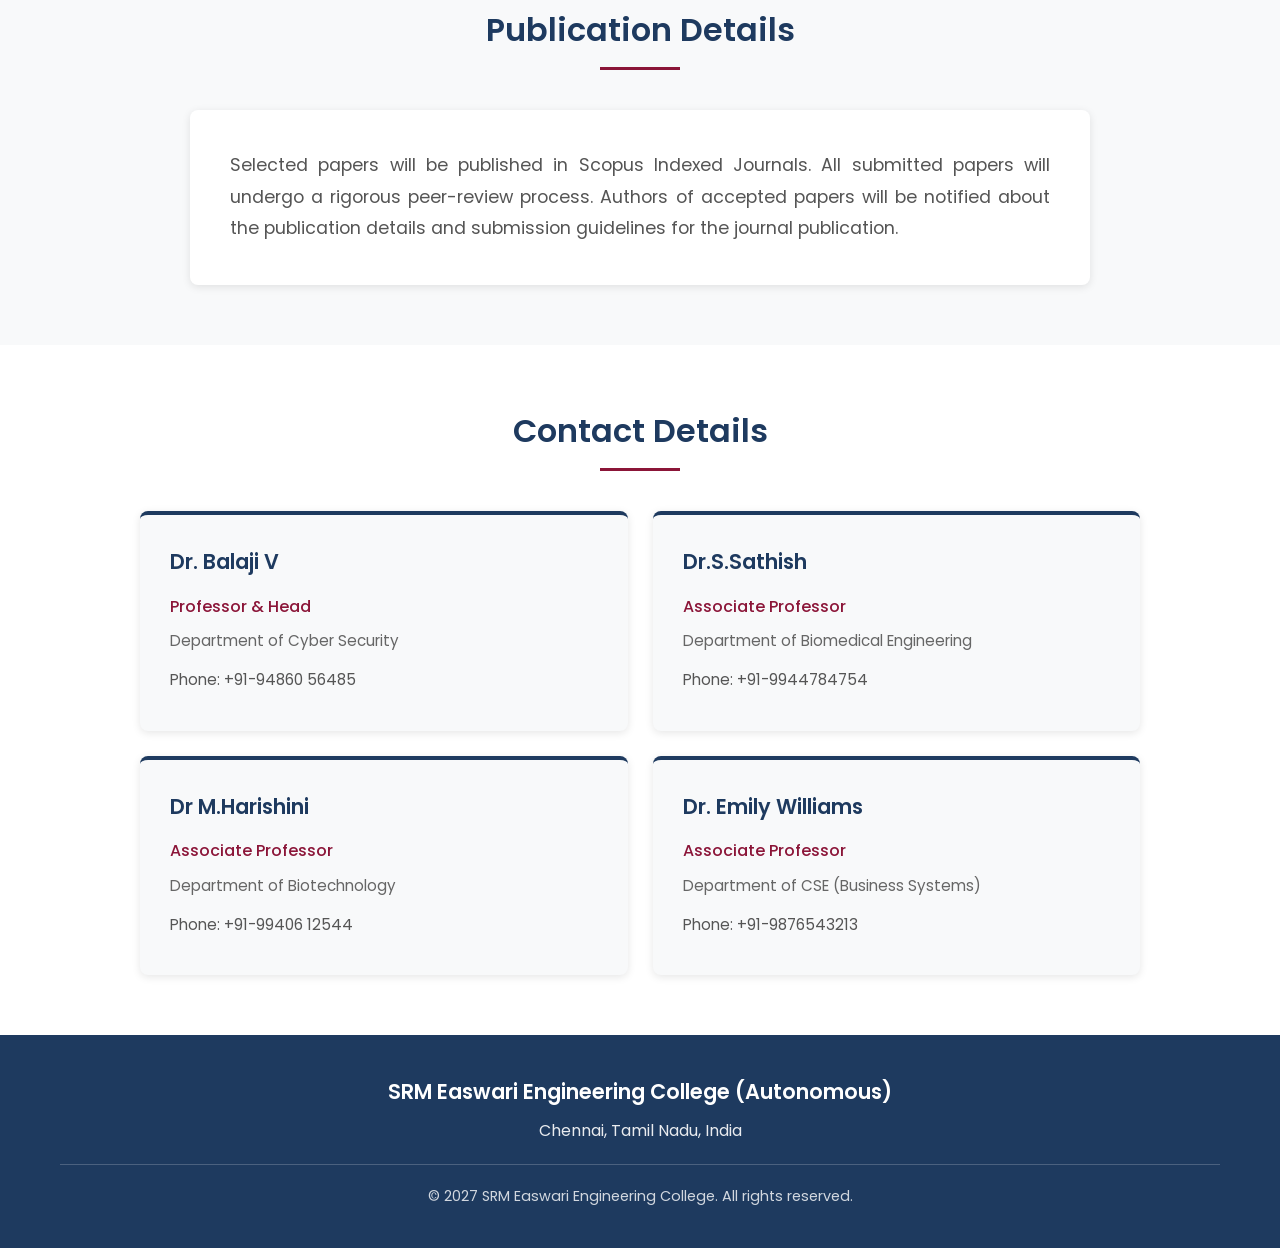
==== commit c9b0a60f: "Add files via upload" ====
--- a/index.html
+++ b/index.html
@@ -156,22 +156,13 @@
                     </div>
                 </div>
                 <div class="registration-form">
-                    <h3>Registration Form</h3>
-                    <!-- Replace the src URL below with your actual Google Form embed URL -->
-                    <!-- To get embed URL: Open your Google Form > Click Send > Click <> icon > Copy the iframe code -->
-                    <iframe 
-                        src="https://docs.google.com/forms/d/e/1FAIpQLSdExample/viewform?embedded=true" 
-                        width="100%" 
-                        height="600" 
-                        frameborder="0" 
-                        marginheight="0" 
-                        marginwidth="0">
-                        Loading…
-                    </iframe>
-                    <p class="form-note">
+                    <h3>Registration</h3>
+                    <div class="register-cta">
+                        <p class="register-intro">Click the button below to complete your registration. You will be redirected to our secure registration form.</p>
                         <!-- Replace the href below with your actual Google Form link -->
-                        If the form doesn't load, please <a href="https://docs.google.com/forms/d/e/1FAIpQLSdExample/viewform" target="_blank">click here</a> to open it in a new window.
-                    </p>
+                        <a href="https://docs.google.com/forms/d/e/1FAIpQLSdExample/viewform" target="_blank" class="btn-register">Register Now</a>
+                        <p class="register-note">The registration form will open in a new tab.</p>
+                    </div>
                 </div>
             </div>
         </div>
--- a/style.css
+++ b/style.css
@@ -48,7 +48,7 @@
     height: auto;
     object-fit: contain;
     background-color: rgba(255, 255, 255, 0.95);
-    padding: 10px;
+    padding: 5px;
     border-radius: 8px;
     box-shadow: 0 2px 8px rgba(0, 0, 0, 0.2);
 }
@@ -427,26 +427,51 @@
     box-shadow: 0 2px 8px rgba(0, 0, 0, 0.1);
 }
 
-.registration-form iframe {
+.register-cta {
+    text-align: center;
+    display: flex;
+    flex-direction: column;
+    align-items: center;
+    gap: 20px;
+}
+
+.register-intro {
+    font-size: 1rem;
+    color: #555;
+    line-height: 1.6;
+    margin: 0;
+    max-width: 500px;
+}
+
+.btn-register {
+    display: inline-block;
+    padding: 16px 45px;
+    background-color: #1e3a5f;
+    color: white;
+    text-decoration: none;
     border-radius: 5px;
-    margin-top: 15px;
-}
-
-.form-note {
-    margin-top: 15px;
+    font-weight: 600;
+    font-size: 1.2rem;
+    transition: background-color 0.3s ease, transform 0.2s ease, box-shadow 0.3s ease;
+    box-shadow: 0 4px 12px rgba(30, 58, 95, 0.3);
+    letter-spacing: 0.5px;
+}
+
+.btn-register:hover {
+    background-color: #2c5f7c;
+    transform: translateY(-2px);
+    box-shadow: 0 6px 16px rgba(30, 58, 95, 0.4);
+}
+
+.btn-register:active {
+    transform: translateY(0);
+}
+
+.register-note {
     font-size: 0.9rem;
     color: #666;
-    text-align: center;
-}
-
-.form-note a {
-    color: #1e3a5f;
-    text-decoration: none;
-    font-weight: 500;
-}
-
-.form-note a:hover {
-    text-decoration: underline;
+    margin: 0;
+    font-style: italic;
 }
 
 /* ============================================
@@ -605,39 +630,59 @@
 
 /* Mobile */
 @media (max-width: 768px) {
+    /* Hero Section - Mobile: Content-driven height, reduced padding */
     .hero {
-        padding: 80px 20px 40px 20px;
-    }
-    
-    /* Logo - Mobile: Centered with proper spacing, no gap */
+        padding: 30px 20px 30px 20px;
+        min-height: auto;
+    }
+    
+    /* Logo - Mobile: Normal flow, centered, reduced gap, increased size */
     .logo-container {
         position: relative;
         top: 0;
         left: 0;
         transform: none;
         text-align: center;
-        margin-bottom: 15px;
-        padding-top: 10px;
+        margin-bottom: 8px;
+        padding: 0;
     }
     
     .college-logo {
-        max-width: 120px;
-        max-height: 95px;
-        padding: 8px;
+        max-width: 140px;
+        max-height: 115px;
+        padding: 6px;
     }
     
     .hero-title {
         font-size: 1.7rem;
         margin-top: 0;
+        margin-bottom: 15px;
     }
     
     .college-name {
         font-size: 1rem;
+        margin-bottom: 20px;
+    }
+    
+    /* Date & Venue - Mobile: Side by side (2 columns), centered content */
+    .hero-details {
+        display: grid;
+        grid-template-columns: 1fr 1fr;
+        gap: 12px;
+        margin-top: 15px;
+        justify-content: center;
     }
     
     .hero-details p {
-        font-size: 0.95rem;
-        padding: 10px 20px;
+        font-size: 0.9rem;
+        padding: 12px 10px;
+        margin: 0;
+        text-align: center;
+        display: flex;
+        flex-direction: column;
+        justify-content: center;
+        align-items: center;
+        min-height: 60px;
     }
     
     section {
@@ -745,8 +790,18 @@
         margin-bottom: 5px;
     }
     
-    .registration-form iframe {
-        height: 500px;
+    /* Registration button - Mobile adjustments */
+    .register-intro {
+        font-size: 0.95rem;
+    }
+    
+    .btn-register {
+        padding: 14px 35px;
+        font-size: 1.1rem;
+    }
+    
+    .register-note {
+        font-size: 0.85rem;
     }
 }
 
